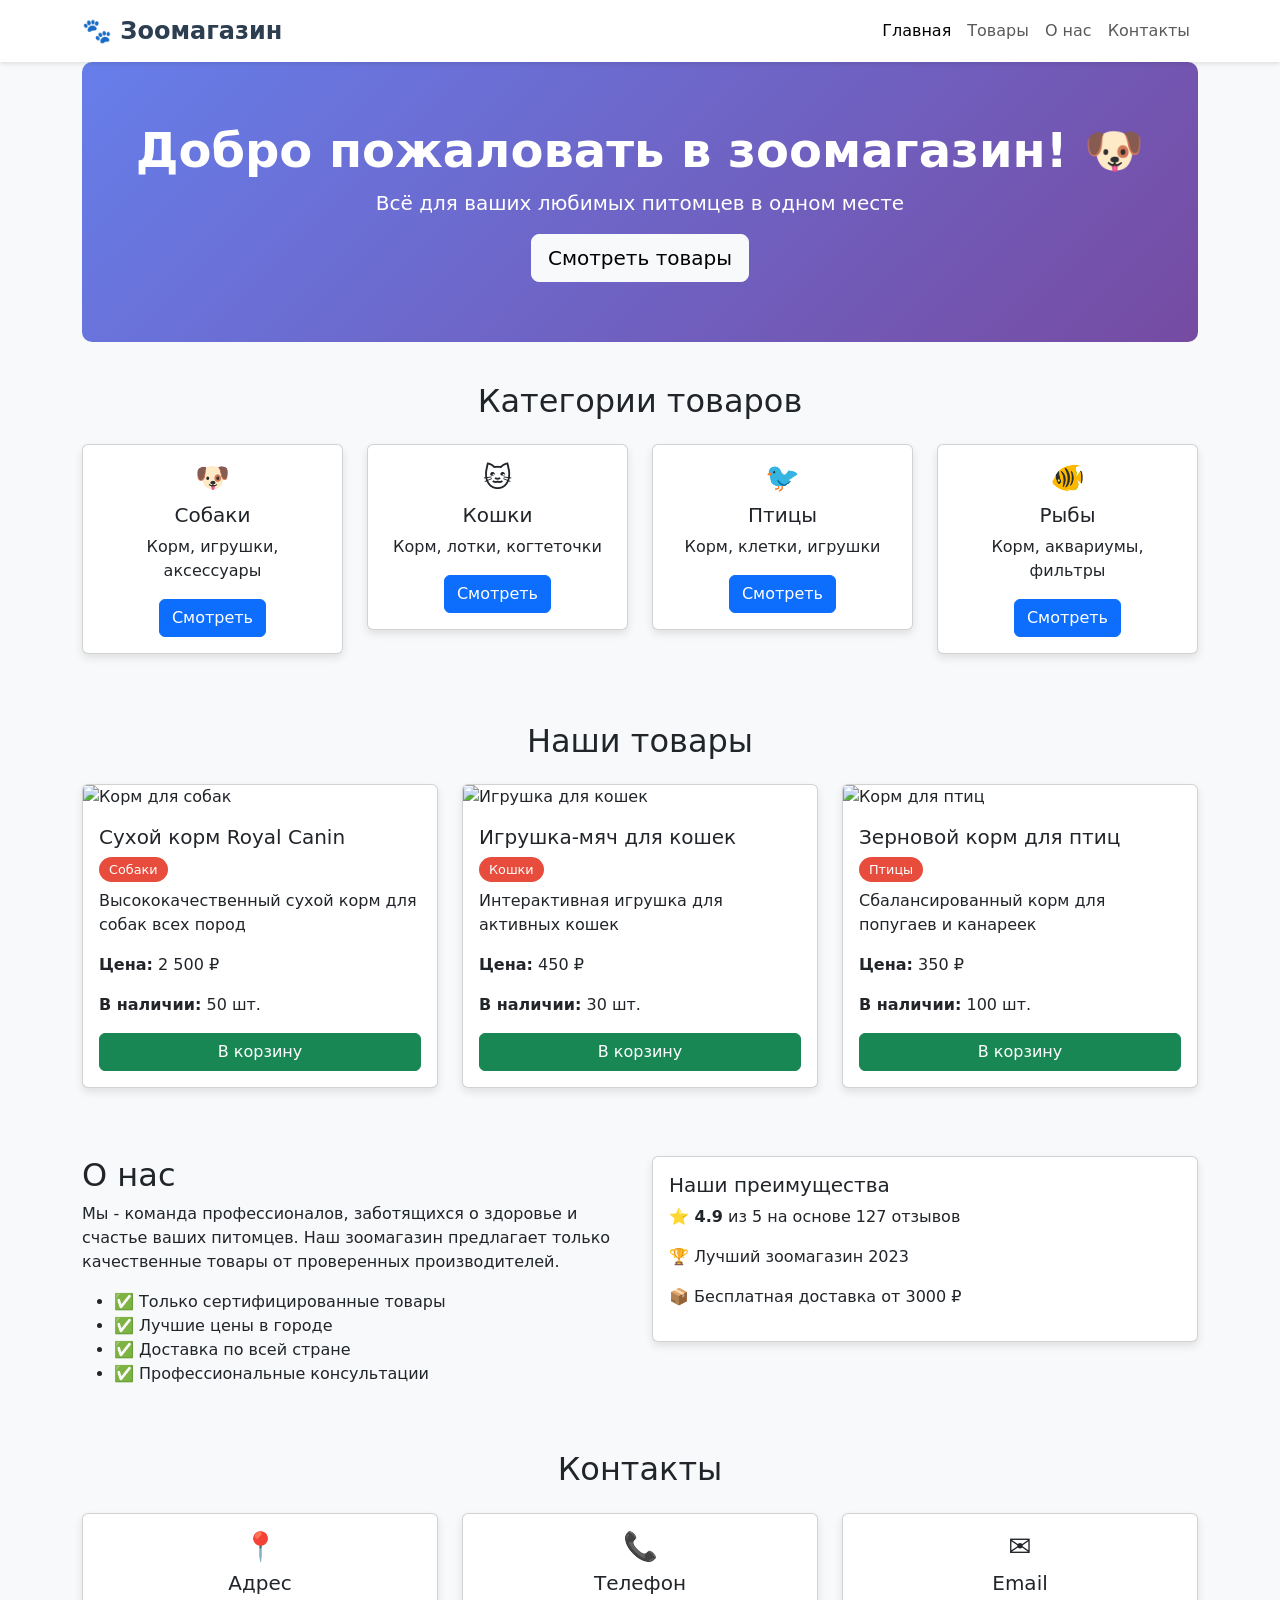
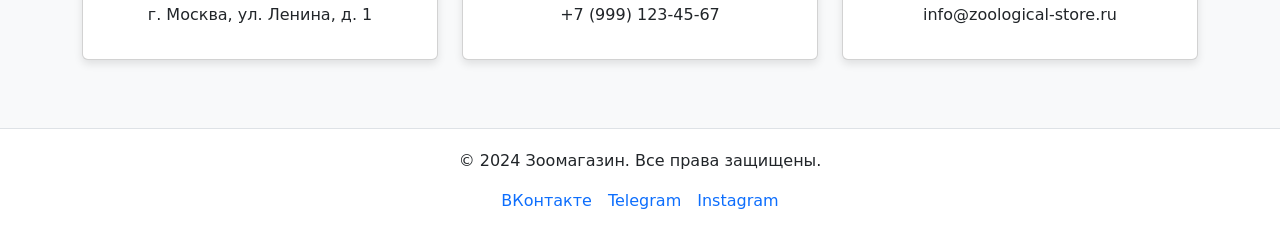
==== docs/index.html @ 66084c91 "Create index.html Добавлена главная страница зоомагазина" ====
<!DOCTYPE html>
<html lang="ru">
<head>
    <meta charset="UTF-8">
    <meta name="viewport" content="width=device-width, initial-scale=1.0">
    <title>🐾 Зоомагазин</title>
    <link href="https://cdn.jsdelivr.net/npm/bootstrap@5.3.0/dist/css/bootstrap.min.css" rel="stylesheet">
    <style>
        body { background-color: #f8f9fa; }
        .navbar { background-color: #ffffff; box-shadow: 0 2px 4px rgba(0,0,0,0.1); }
        .navbar-brand { font-size: 1.5rem; font-weight: bold; color: #2c3e50 !important; }
        .card { transition: transform 0.2s; box-shadow: 0 4px 8px rgba(0,0,0,0.1); margin-bottom: 20px; }
        .card:hover { transform: translateY(-5px); box-shadow: 0 8px 16px rgba(0,0,0,0.2); }
        .hero-section { background: linear-gradient(135deg, #667eea 0%, #764ba2 100%); color: white; padding: 60px 0; border-radius: 10px; margin-bottom: 40px; }
        .hero-section h1 { font-size: 3rem; font-weight: bold; }
        .category-badge { background-color: #e74c3c; color: white; padding: 5px 10px; border-radius: 15px; font-size: 0.8rem; }
        footer { background-color: #ffffff; border-top: 1px solid #dee2e6; padding: 20px 0; margin-top: 40px; }
    </style>
</head>
<body>
    <nav class="navbar navbar-expand-lg navbar-light">
        <div class="container">
            <a class="navbar-brand" href="#">🐾 Зоомагазин</a>
            <button class="navbar-toggler" type="button" data-bs-toggle="collapse" data-bs-target="#navbarNav">
                <span class="navbar-toggler-icon"></span>
            </button>
            <div class="collapse navbar-collapse" id="navbarNav">
                <ul class="navbar-nav ms-auto">
                    <li class="nav-item"><a class="nav-link active" href="#">Главная</a></li>
                    <li class="nav-item"><a class="nav-link" href="#products">Товары</a></li>
                    <li class="nav-item"><a class="nav-link" href="#about">О нас</a></li>
                    <li class="nav-item"><a class="nav-link" href="#contact">Контакты</a></li>
                </ul>
            </div>
        </div>
    </nav>

    <div class="container">
        <div class="hero-section text-center">
            <div class="container">
                <h1>Добро пожаловать в зоомагазин! 🐶</h1>
                <p class="lead">Всё для ваших любимых питомцев в одном месте</p>
                <a href="#products" class="btn btn-light btn-lg">Смотреть товары</a>
            </div>
        </div>

        <section id="categories" class="mb-5">
            <h2 class="text-center mb-4">Категории товаров</h2>
            <div class="row">
                <div class="col-md-3">
                    <div class="card text-center">
                        <div class="card-body">
                            <h3>🐶</h3>
                            <h5 class="card-title">Собаки</h5>
                            <p class="card-text">Корм, игрушки, аксессуары</p>
                            <a href="#products" class="btn btn-primary">Смотреть</a>
                        </div>
                    </div>
                </div>
                <div class="col-md-3">
                    <div class="card text-center">
                        <div class="card-body">
                            <h3>🐱</h3>
                            <h5 class="card-title">Кошки</h5>
                            <p class="card-text">Корм, лотки, когтеточки</p>
                            <a href="#products" class="btn btn-primary">Смотреть</a>
                        </div>
                    </div>
                </div>
                <div class="col-md-3">
                    <div class="card text-center">
                        <div class="card-body">
                            <h3>🐦</h3>
                            <h5 class="card-title">Птицы</h5>
                            <p class="card-text">Корм, клетки, игрушки</p>
                            <a href="#products" class="btn btn-primary">Смотреть</a>
                        </div>
                    </div>
                </div>
                <div class="col-md-3">
                    <div class="card text-center">
                        <div class="card-body">
                            <h3>🐠</h3>
                            <h5 class="card-title">Рыбы</h5>
                            <p class="card-text">Корм, аквариумы, фильтры</p>
                            <a href="#products" class="btn btn-primary">Смотреть</a>
                        </div>
                    </div>
                </div>
            </div>
        </section>

        <section id="products" class="mb-5">
            <h2 class="text-center mb-4">Наши товары</h2>
            <div class="row">
                <div class="col-md-4">
                    <div class="card">
                        <img src="https://via.placeholder.com/300x200/3498db/ffffff?text=Royal+Canin" class="card-img-top" alt="Корм для собак">
                        <div class="card-body">
                            <h5 class="card-title">Сухой корм Royal Canin</h5>
                            <span class="category-badge">Собаки</span>
                            <p class="card-text mt-2">Высококачественный сухой корм для собак всех пород</p>
                            <p class="card-text"><strong>Цена:</strong> 2 500 ₽</p>
                            <p class="card-text"><strong>В наличии:</strong> 50 шт.</p>
                            <button class="btn btn-success w-100">В корзину</button>
                        </div>
                    </div>
                </div>
                <div class="col-md-4">
                    <div class="card">
                        <img src="https://via.placeholder.com/300x200/e74c3c/ffffff?text=Игрушка" class="card-img-top" alt="Игрушка для кошек">
                        <div class="card-body">
                            <h5 class="card-title">Игрушка-мяч для кошек</h5>
                            <span class="category-badge">Кошки</span>
                            <p class="card-text mt-2">Интерактивная игрушка для активных кошек</p>
                            <p class="card-text"><strong>Цена:</strong> 450 ₽</p>
                            <p class="card-text"><strong>В наличии:</strong> 30 шт.</p>
                            <button class="btn btn-success w-100">В корзину</button>
                        </div>
                    </div>
                </div>
                <div class="col-md-4">
                    <div class="card">
                        <img src="https://via.placeholder.com/300x200/2ecc71/ffffff?text=Корм+для+птиц" class="card-img-top" alt="Корм для птиц">
                        <div class="card-body">
                            <h5 class="card-title">Зерновой корм для птиц</h5>
                            <span class="category-badge">Птицы</span>
                            <p class="card-text mt-2">Сбалансированный корм для попугаев и канареек</p>
                            <p class="card-text"><strong>Цена:</strong> 350 ₽</p>
                            <p class="card-text"><strong>В наличии:</strong> 100 шт.</p>
                            <button class="btn btn-success w-100">В корзину</button>
                        </div>
                    </div>
                </div>
            </div>
        </section>

        <section id="about" class="mb-5">
            <div class="row">
                <div class="col-md-6">
                    <h2>О нас</h2>
                    <p>Мы - команда профессионалов, заботящихся о здоровье и счастье ваших питомцев. Наш зоомагазин предлагает только качественные товары от проверенных производителей.</p>
                    <ul>
                        <li>✅ Только сертифицированные товары</li>
                        <li>✅ Лучшие цены в городе</li>
                        <li>✅ Доставка по всей стране</li>
                        <li>✅ Профессиональные консультации</li>
                    </ul>
                </div>
                <div class="col-md-6">
                    <div class="card">
                        <div class="card-body">
                            <h5 class="card-title">Наши преимущества</h5>
                            <p><strong>⭐ 4.9</strong> из 5 на основе 127 отзывов</p>
                            <p><strong>🏆</strong> Лучший зоомагазин 2023</p>
                            <p><strong>📦</strong> Бесплатная доставка от 3000 ₽</p>
                        </div>
                    </div>
                </div>
            </div>
        </section>

        <section id="contact" class="mb-5">
            <h2 class="text-center mb-4">Контакты</h2>
            <div class="row">
                <div class="col-md-4">
                    <div class="card text-center">
                        <div class="card-body">
                            <h3>📍</h3>
                            <h5>Адрес</h5>
                            <p>г. Москва, ул. Ленина, д. 1</p>
                        </div>
                    </div>
                </div>
                <div class="col-md-4">
                    <div class="card text-center">
                        <div class="card-body">
                            <h3>📞</h3>
                            <h5>Телефон</h5>
                            <p>+7 (999) 123-45-67</p>
                        </div>
                    </div>
                </div>
                <div class="col-md-4">
                    <div class="card text-center">
                        <div class="card-body">
                            <h3>✉️</h3>
                            <h5>Email</h5>
                            <p>info@zoological-store.ru</p>
                        </div>
                    </div>
                </div>
            </div>
        </section>
    </div>

    <footer>
        <div class="container text-center">
            <p>© 2024 Зоомагазин. Все права защищены.</p>
            <p><a href="#" class="text-decoration-none me-3">ВКонтакте</a><a href="#" class="text-decoration-none me-3">Telegram</a><a href="#" class="text-decoration-none">Instagram</a></p>
        </div>
    </footer>

    <script src="https://cdn.jsdelivr.net/npm/bootstrap@5.3.0/dist/js/bootstrap.bundle.min.js"></script>
</body>
</html>
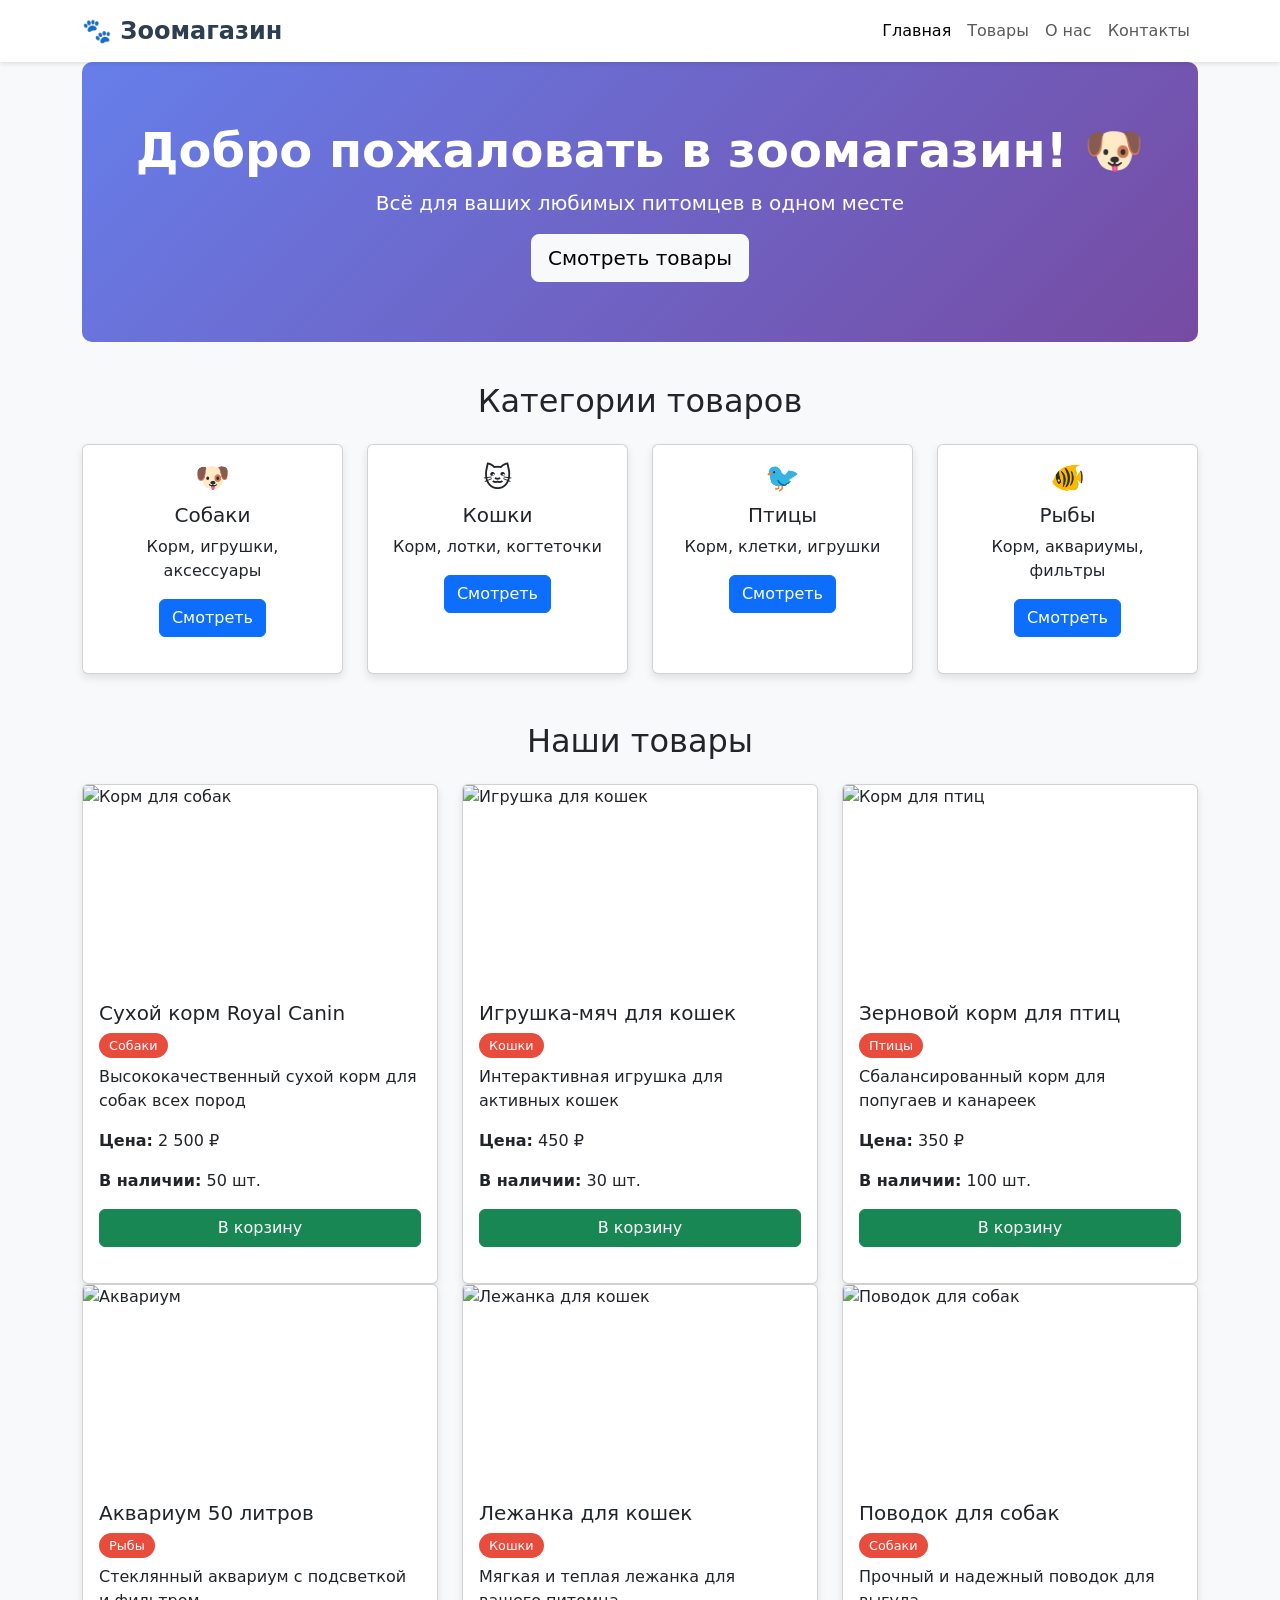
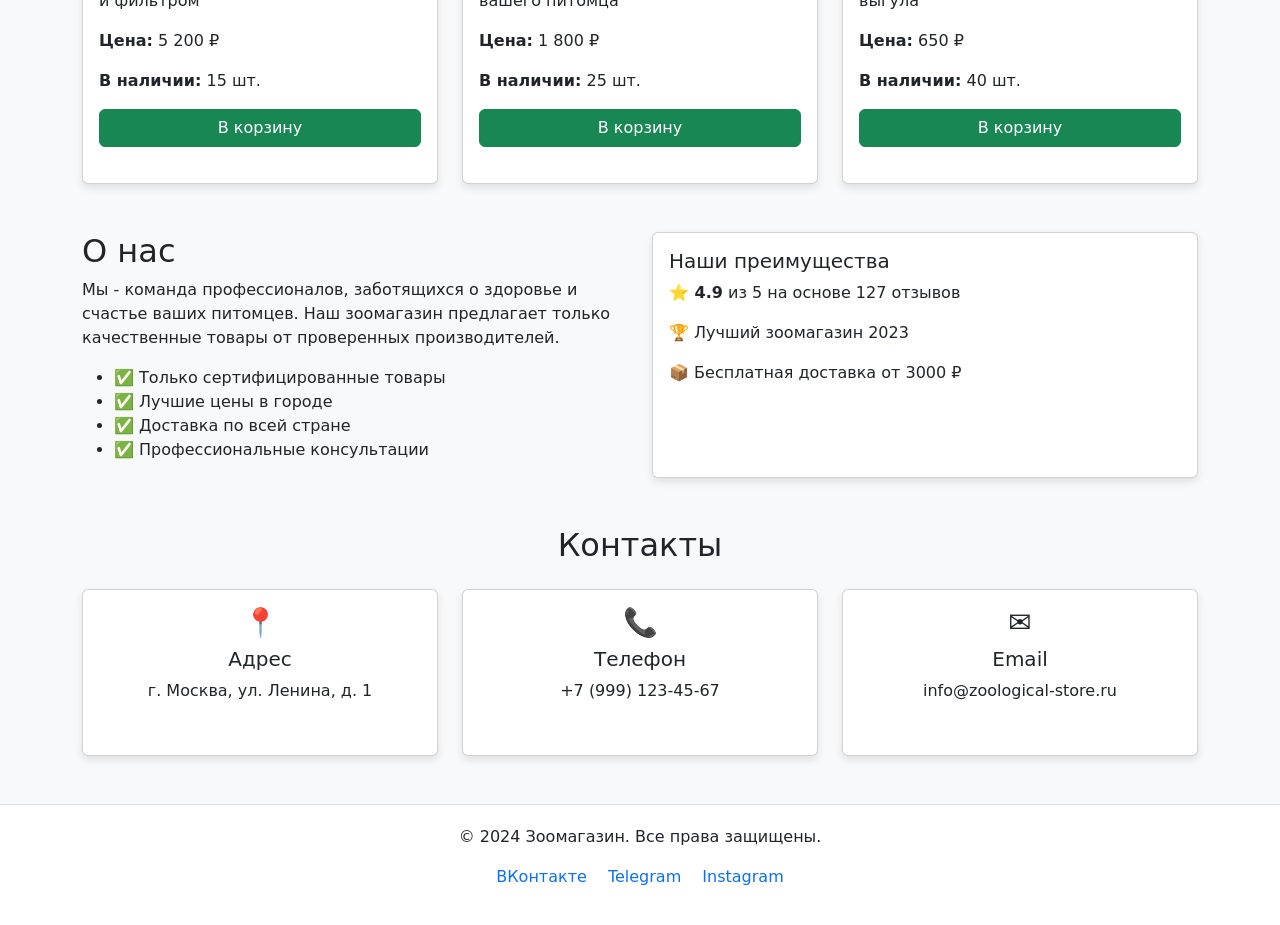
==== commit 29b29153: "Update index.html" ====
--- a/docs/index.html
+++ b/docs/index.html
@@ -9,15 +9,18 @@
         body { background-color: #f8f9fa; }
         .navbar { background-color: #ffffff; box-shadow: 0 2px 4px rgba(0,0,0,0.1); }
         .navbar-brand { font-size: 1.5rem; font-weight: bold; color: #2c3e50 !important; }
-        .card { transition: transform 0.2s; box-shadow: 0 4px 8px rgba(0,0,0,0.1); margin-bottom: 20px; }
+        .card { transition: transform 0.2s; box-shadow: 0 4px 8px rgba(0,0,0,0.1); margin-bottom: 20px; height: 100%; }
         .card:hover { transform: translateY(-5px); box-shadow: 0 8px 16px rgba(0,0,0,0.2); }
+        .card-img-top { height: 200px; object-fit: cover; }
         .hero-section { background: linear-gradient(135deg, #667eea 0%, #764ba2 100%); color: white; padding: 60px 0; border-radius: 10px; margin-bottom: 40px; }
         .hero-section h1 { font-size: 3rem; font-weight: bold; }
         .category-badge { background-color: #e74c3c; color: white; padding: 5px 10px; border-radius: 15px; font-size: 0.8rem; }
+        .product-image { width: 100%; height: 200px; object-fit: cover; background-color: #f0f0f0; }
         footer { background-color: #ffffff; border-top: 1px solid #dee2e6; padding: 20px 0; margin-top: 40px; }
     </style>
 </head>
 <body>
+    <!-- Навигация -->
     <nav class="navbar navbar-expand-lg navbar-light">
         <div class="container">
             <a class="navbar-brand" href="#">🐾 Зоомагазин</a>
@@ -36,6 +39,7 @@
     </nav>
 
     <div class="container">
+        <!-- Hero секция -->
         <div class="hero-section text-center">
             <div class="container">
                 <h1>Добро пожаловать в зоомагазин! 🐶</h1>
@@ -44,6 +48,7 @@
             </div>
         </div>
 
+        <!-- Категории -->
         <section id="categories" class="mb-5">
             <h2 class="text-center mb-4">Категории товаров</h2>
             <div class="row">
@@ -90,12 +95,14 @@
             </div>
         </section>
 
+        <!-- Товары с реальными картинками -->
         <section id="products" class="mb-5">
             <h2 class="text-center mb-4">Наши товары</h2>
             <div class="row">
-                <div class="col-md-4">
-                    <div class="card">
-                        <img src="https://via.placeholder.com/300x200/3498db/ffffff?text=Royal+Canin" class="card-img-top" alt="Корм для собак">
+                <!-- Товар 1: Корм для собак -->
+                <div class="col-md-4">
+                    <div class="card">
+                        <img src="https://images.unsplash.com/photo-1563379091339-03b21ab4a4f8?w=400&h=300&fit=crop" class="card-img-top" alt="Корм для собак">
                         <div class="card-body">
                             <h5 class="card-title">Сухой корм Royal Canin</h5>
                             <span class="category-badge">Собаки</span>
@@ -106,9 +113,11 @@
                         </div>
                     </div>
                 </div>
-                <div class="col-md-4">
-                    <div class="card">
-                        <img src="https://via.placeholder.com/300x200/e74c3c/ffffff?text=Игрушка" class="card-img-top" alt="Игрушка для кошек">
+
+                <!-- Товар 2: Игрушка для кошек -->
+                <div class="col-md-4">
+                    <div class="card">
+                        <img src="https://images.unsplash.com/photo-1545249390-6bdfa286032f?w=400&h=300&fit=crop" class="card-img-top" alt="Игрушка для кошек">
                         <div class="card-body">
                             <h5 class="card-title">Игрушка-мяч для кошек</h5>
                             <span class="category-badge">Кошки</span>
@@ -119,9 +128,11 @@
                         </div>
                     </div>
                 </div>
-                <div class="col-md-4">
-                    <div class="card">
-                        <img src="https://via.placeholder.com/300x200/2ecc71/ffffff?text=Корм+для+птиц" class="card-img-top" alt="Корм для птиц">
+
+                <!-- Товар 3: Корм для птиц -->
+                <div class="col-md-4">
+                    <div class="card">
+                        <img src="https://images.unsplash.com/photo-1552728089-57bdde30beb3?w=400&h=300&fit=crop" class="card-img-top" alt="Корм для птиц">
                         <div class="card-body">
                             <h5 class="card-title">Зерновой корм для птиц</h5>
                             <span class="category-badge">Птицы</span>
@@ -132,9 +143,55 @@
                         </div>
                     </div>
                 </div>
-            </div>
-        </section>
-
+
+                <!-- Товар 4: Аквариум -->
+                <div class="col-md-4">
+                    <div class="card">
+                        <img src="https://images.unsplash.com/photo-1523995462485-3d171b5c8fa9?w=400&h=300&fit=crop" class="card-img-top" alt="Аквариум">
+                        <div class="card-body">
+                            <h5 class="card-title">Аквариум 50 литров</h5>
+                            <span class="category-badge">Рыбы</span>
+                            <p class="card-text mt-2">Стеклянный аквариум с подсветкой и фильтром</p>
+                            <p class="card-text"><strong>Цена:</strong> 5 200 ₽</p>
+                            <p class="card-text"><strong>В наличии:</strong> 15 шт.</p>
+                            <button class="btn btn-success w-100">В корзину</button>
+                        </div>
+                    </div>
+                </div>
+
+                <!-- Товар 5: Лежанка для кошек -->
+                <div class="col-md-4">
+                    <div class="card">
+                        <img src="https://images.unsplash.com/photo-1545249390-6bdfa286032f?w=400&h=300&fit=crop" class="card-img-top" alt="Лежанка для кошек">
+                        <div class="card-body">
+                            <h5 class="card-title">Лежанка для кошек</h5>
+                            <span class="category-badge">Кошки</span>
+                            <p class="card-text mt-2">Мягкая и теплая лежанка для вашего питомца</p>
+                            <p class="card-text"><strong>Цена:</strong> 1 800 ₽</p>
+                            <p class="card-text"><strong>В наличии:</strong> 25 шт.</p>
+                            <button class="btn btn-success w-100">В корзину</button>
+                        </div>
+                    </div>
+                </div>
+
+                <!-- Товар 6: Поводок для собак -->
+                <div class="col-md-4">
+                    <div class="card">
+                        <img src="https://images.unsplash.com/photo-1563379091339-03b21ab4a4f8?w=400&h=300&fit=crop" class="card-img-top" alt="Поводок для собак">
+                        <div class="card-body">
+                            <h5 class="card-title">Поводок для собак</h5>
+                            <span class="category-badge">Собаки</span>
+                            <p class="card-text mt-2">Прочный и надежный поводок для выгула</p>
+                            <p class="card-text"><strong>Цена:</strong> 650 ₽</p>
+                            <p class="card-text"><strong>В наличии:</strong> 40 шт.</p>
+                            <button class="btn btn-success w-100">В корзину</button>
+                        </div>
+                    </div>
+                </div>
+            </div>
+        </section>
+
+        <!-- О нас -->
         <section id="about" class="mb-5">
             <div class="row">
                 <div class="col-md-6">
@@ -160,6 +217,7 @@
             </div>
         </section>
 
+        <!-- Контакты -->
         <section id="contact" class="mb-5">
             <h2 class="text-center mb-4">Контакты</h2>
             <div class="row">
@@ -194,10 +252,15 @@
         </section>
     </div>
 
+    <!-- Подвал -->
     <footer>
         <div class="container text-center">
             <p>© 2024 Зоомагазин. Все права защищены.</p>
-            <p><a href="#" class="text-decoration-none me-3">ВКонтакте</a><a href="#" class="text-decoration-none me-3">Telegram</a><a href="#" class="text-decoration-none">Instagram</a></p>
+            <p>
+                <a href="#" class="text-decoration-none me-3">ВКонтакте</a>
+                <a href="#" class="text-decoration-none me-3">Telegram</a>
+                <a href="#" class="text-decoration-none">Instagram</a>
+            </p>
         </div>
     </footer>
 
